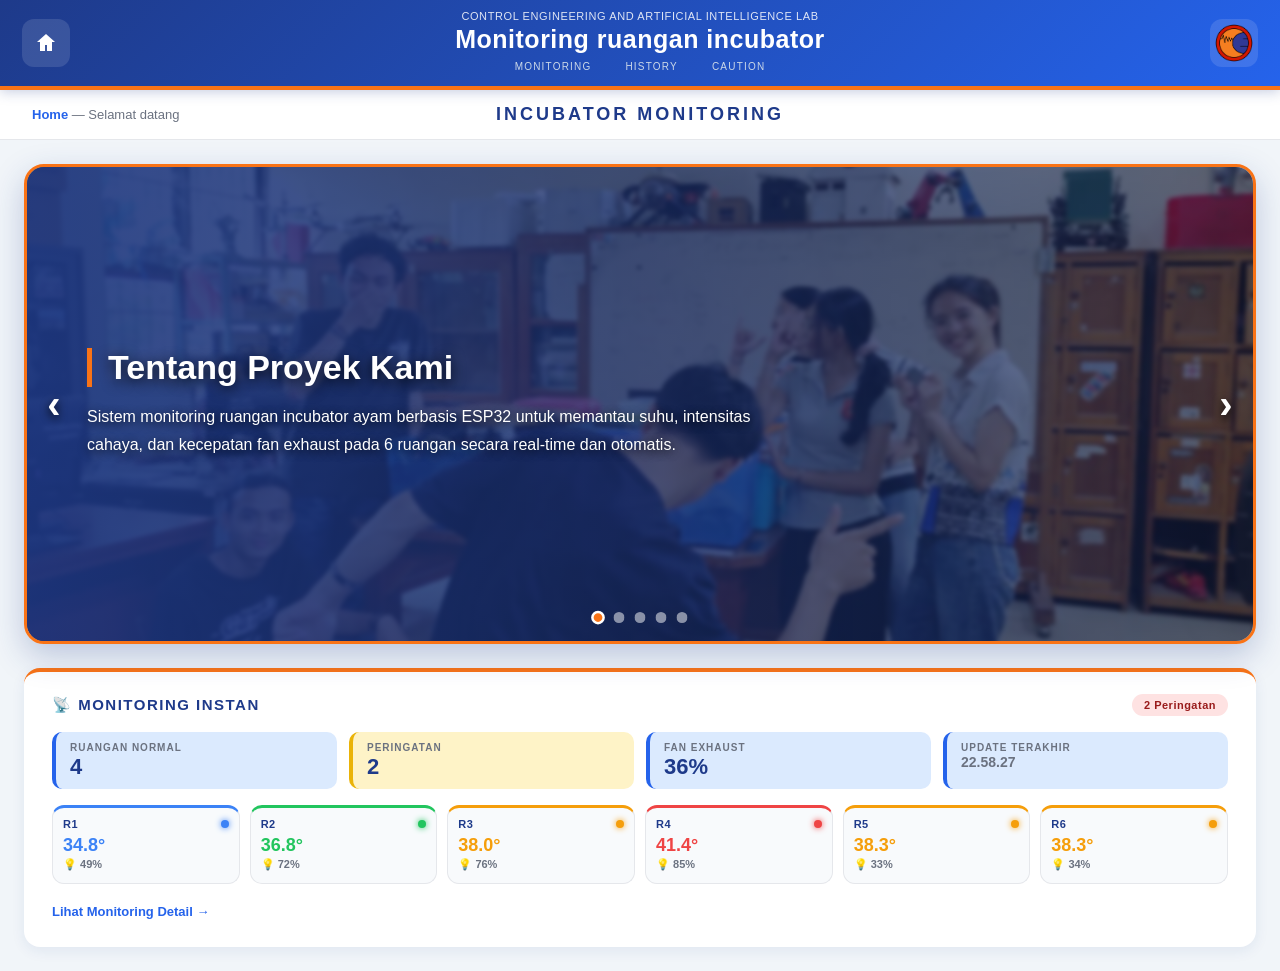
==== index.html @ 45e11227 "Upload pertama INCUBATOR WEB" ====
<!DOCTYPE html>
<html lang="id">
<head>
<meta charset="UTF-8" />
<meta name="viewport" content="width=device-width, initial-scale=1.0" />
<title>Home - Incubator</title>
<link rel="stylesheet" href="style.css" />
</head>
<body>

<header class="topbar">
  <div class="topbar-left">
    <a href="index.html" class="icon-btn" title="Home">
      <svg viewBox="0 0 24 24" width="24" height="24" fill="currentColor">
        <path d="M12 3l9 8h-3v9h-5v-6h-2v6H6v-9H3l9-8z"/>
      </svg>
    </a>
  </div>

  <div class="title-block">
    <p class="teks-1">Control Engineering and Artificial Intelligence Lab</p>
    <h1 class="teks-2">Monitoring ruangan incubator</h1>
    <nav class="teks-3">
      <a href="monitoring.html">Monitoring</a>
      <a href="riwayat.html">History</a>
      <a href="caution.html">Caution</a>
    </nav>
  </div>

  <div class="topbar-right">
    <a href="#" class="icon-btn lab-logo" title="Lab">
      <img src="assets/logo-cec.png" alt="LAB" />
    </a>
  </div>
</header>

<div class="title-section">
  <div class="ts-left"><span class="label">Home</span> — Selamat datang</div>
  <div class="ts-center"><h2>INCUBATOR MONITORING</h2></div>
  <div class="ts-right"></div>
</div>

<main>

  <!-- CAROUSEL -->
  <section class="hero">
    <div class="slide">
      <div class="slide-bg" id="slideBg"></div>
      <button class="arrow left" onclick="prevSlide()">‹</button>
      <button class="arrow right" onclick="nextSlide()">›</button>
      <div class="slide-content">
        <h3 id="slideTitle"></h3>
        <p id="slideDesc"></p>
      </div>
      <div class="dots" id="dots"></div>
    </div>
  </section>

  <!-- MONITORING INSTAN (pengganti section anggota) -->
  <section class="instant-monitor" id="instantMonitor">
    <div class="im-header">
      <h3>📡 Monitoring Instan</h3>
      <span class="im-badge waiting" id="imBadge">Menunggu data...</span>
    </div>

    <div class="im-stats">
      <div class="im-stat">
        <span class="im-stat-label">Ruangan Normal</span>
        <span class="im-stat-val" id="imNormal">--</span>
      </div>
      <div class="im-stat warn">
        <span class="im-stat-label">Peringatan</span>
        <span class="im-stat-val" id="imWarn">--</span>
      </div>
      <div class="im-stat">
        <span class="im-stat-label">Fan Exhaust</span>
        <span class="im-stat-val" id="imFan">--%</span>
      </div>
      <div class="im-stat">
        <span class="im-stat-label">Update Terakhir</span>
        <span class="im-stat-val small" id="imTime">--:--:--</span>
      </div>
    </div>

    <div class="im-rooms" id="imRooms"></div>

    <a href="monitoring.html" class="im-link">Lihat Monitoring Detail →</a>
  </section>

</main>

<script src="script.js"></script>
</body>
</html>
---- style.css ----
/* ========== RESET & VARIABEL ========== */
* { box-sizing: border-box; margin: 0; padding: 0; }

:root {
  --bg: #f1f5f9;
  --blue-dark: #1e3a8a;      
  --blue: #2563eb;           
  --blue-soft: #dbeafe;
  --orange: #f97316;         
  --orange-soft: #ffedd5;
  --accent: #fb923c;
  --text: #1f2937;
  --muted: #6b7280;
  --card: #ffffff;
  --green: #16a34a;
  --red: #dc2626;
  --yellow: #eab308;
}

body {
  font-family: 'Segoe UI', Roboto, sans-serif;
  background: var(--bg);
  color: var(--text);
  min-height: 100vh;
}

/* ============================================================
   TOP BAR — CSS GRID 3 KOLOM (JUDUL TEPAT DI TENGAH)
   ============================================================ */
.topbar {
  display: grid;
  grid-template-columns: minmax(0, 1fr) auto minmax(0, 1fr);  /* ← kiri & kanan selalu sama lebar */
  align-items: center;
  gap: 12px;
  padding: 10px 22px;
  background: linear-gradient(135deg, var(--blue-dark), var(--blue));
  color: #fff;
  box-shadow: 0 2px 12px rgba(30,58,138,0.25);
  border-bottom: 4px solid var(--orange);
  position: sticky; top: 0; z-index: 100;
}

.topbar-left {
  display: flex; align-items: center;
  justify-self: start;
  min-width: 0;                                /* ← izinkan mengecil */                            /* ← jangan melebar keluar */
}

.topbar-right {
  display: flex; align-items: center;
  justify-self: end;
  min-width: 0;
  overflow: hidden;
}

.icon-btn {
  display: flex; align-items: center; justify-content: center;
  width: 48px; height: 48px; border-radius: 12px;
  background: rgba(255,255,255,0.12); color: #fff;
  text-decoration: none; transition: 0.2s; flex-shrink: 0;
}
.icon-btn:hover { background: var(--orange); }

.lab-logo img {
  width: 44px; height: 44px;              /* sesuaikan ukuran logo */
  object-fit: contain;                    /* gambar tidak gepeng */
}

/* Status ESP */
.esp-status {
  display: flex; align-items: center; gap: 6px;
  background: rgba(0,0,0,0.25); padding: 6px 12px;
  border-radius: 20px; font-size: 11px; font-weight: 600;
  letter-spacing: 0.5px;
}
.esp-status .dot {
  width: 8px; height: 8px; border-radius: 50%;
  background: var(--red); box-shadow: 0 0 8px var(--red);
  animation: pulse 1.5s infinite;
}
.esp-status.online .dot {
  background: #22c55e; box-shadow: 0 0 8px #22c55e;
  animation: none;
}
@keyframes pulse {
  0%, 100% { opacity: 1; }
  50%      { opacity: 0.4; }
}

/* Blok judul (tengah) */
.title-block {
  text-align: center;
  line-height: 1.15;
  justify-self: center;
  max-width: 100%;
}
.teks-1 {
  font-size: 11px; letter-spacing: 0.6px; opacity: 0.85;
  text-transform: uppercase; margin-bottom: 2px; text-align: center;
}
.teks-2 {
  font-size: 25px; font-weight: 700; letter-spacing: 0.5px;
  color: #fff; margin: 2px 0 6px; text-align: center;
}
.teks-3 { display: flex; justify-content: center; gap: 22px; }
.teks-3 a {
  font-size: 10px; letter-spacing: 1.2px; text-transform: uppercase;
  color: #cbd8e8; text-decoration: none; padding: 2px 6px;
  border-bottom: 1.5px solid transparent; transition: 0.2s;
}
.teks-3 a:hover { color: var(--orange); border-bottom-color: var(--orange); }
.teks-3 a.active {
  color: var(--orange); border-bottom-color: var(--orange);
  font-weight: 700;
  text-shadow: 0 0 12px rgba(249,115,22,0.9);
}

/* ========== BLOK JUDUL (TENGAH) ========== */
.title-block {
  text-align: center;         /* ← INI yang benar, bukan "middle" */
  line-height: 1.15;
  justify-self: center;       /* pastikan grid menaruh di tengah */
  max-width: 100%;
}
.teks-1 {
  font-size: 11px; letter-spacing: 0.6px; opacity: 0.85;
  text-transform: uppercase; margin-bottom: 2px; text-align: center;
}
.teks-2 {
  font-size: 25px; font-weight: 700; letter-spacing: 0.5px;
  color: #fff; margin: 2px 0 6px; text-align: center;   
}
.teks-3 { display: flex; justify-content: center; gap: 22px; }
.teks-3 a {
  font-size: 10px; letter-spacing: 1.2px; text-transform: uppercase;
  color: #cbd8e8; text-decoration: none; padding: 2px 6px;
  border-bottom: 1.5px solid transparent; transition: 0.2s;
}
.teks-3 a:hover { color: var(--orange); border-bottom-color: var(--orange); }
.teks-3 a.active {
  color: var(--orange); border-bottom-color: var(--orange);
  font-weight: 700;
  text-shadow: 0 0 12px rgba(249,115,22,0.9);
  transform: scale(1.05);
}

/* ========== HOME: BAR JUDUL ========== */
.title-section {
  display: grid; grid-template-columns: 1fr 1fr 1fr; align-items: center;
  gap: 16px; padding: 14px 32px; background: #fff;
  border-bottom: 1px solid #e5e7eb;
}
.ts-left { font-size: 13px; color: var(--muted); }
.ts-left .label { font-weight: 700; color: var(--blue); }
.ts-center h2 {
  text-align: center; font-size: 18px; letter-spacing: 3px;
  color: var(--blue-dark); font-weight: 800;
}

/* ========== HOME: HERO CAROUSEL (FOTO KELOMPOK) ========== */
.hero {
  position: relative; height: 480px;
  margin: 24px; border-radius: 20px; overflow: hidden;
  box-shadow: 0 12px 32px rgba(30,58,138,0.25);
  border: 3px solid var(--orange);
}
.slide { position: absolute; inset: 0; }
.slide-bg {
  position: absolute; inset: -30px;   /* dilebihkan supaya blur tidak gelap di tepi */
  background-size: cover; background-position: center;
  filter: blur(2px) brightness(0.55) saturate(1.1);
  transform: scale(1.05);
  transition: background 0.6s ease;
}
/* Overlay gradient biru ke transparan untuk menonjolkan teks */
.slide::after {
  content: "";
  position: absolute; inset: 0;
  background: linear-gradient(90deg,
    rgba(30,58,138,0.85) 0%,
    rgba(30,58,138,0.55) 50%,
    rgba(30,58,138,0.25) 100%);
  z-index: 1;
}
.slide-content {
  position: relative; z-index: 2; color: #fff;
  padding: 60px; max-width: 900px; height: 100%;
  display: flex; flex-direction: column; justify-content: center;
  text-shadow: 0 2px 12px rgba(0,0,0,0.8);
}
.slide-content h3 {
  font-size: 34px; margin-bottom: 16px;
  text-shadow: 0 3px 14px rgba(0,0,0,0.9);
  border-left: 5px solid var(--orange);
  padding-left: 16px;
}
.slide-content p {
  font-size: 16px; line-height: 1.75;
  text-shadow: 0 2px 10px rgba(0,0,0,0.85);
  max-width: 720px;
}

.arrow {
  position: absolute; top: 50%; transform: translateY(-50%);
  z-index: 3;
  width: 54px; height: 54px;
  border: none;
  background: transparent;             /* ← hilangkan background */
  color: #ffffff;                       /* warna panah putih */
  font-size: 40px;                      /* ← perbesar panah */
  font-weight: 700;
  cursor: pointer;
  transition: 0.2s;
  text-shadow: 0 3px 10px rgba(0,0,0,0.9);  /* bayangan agar terlihat di foto */
  padding: 0;
  line-height: 1;
}
.arrow:hover {
  color: var(--orange);                 /* berubah orange saat hover */
  transform: translateY(-50%) scale(1.2);
}
.arrow.left { left: 0px; }
.arrow.right { right: 0px; }

.dots {
  position: absolute; bottom: 18px; left: 50%; transform: translateX(-50%);
  display: flex; gap: 10px; z-index: 3;
}
.dot {
  width: 11px; height: 11px; border-radius: 50%;
  background: rgba(255,255,255,0.5); cursor: pointer;
  transition: 0.2s; border: 2px solid transparent;
}
.dot.active {
  background: var(--orange); transform: scale(1.25);
  border-color: #fff;
}

/* ========== HOME: BAR ANGGOTA ========== */
.members-bar {
  background: #fff; margin: 0 24px 24px; padding: 22px 28px;
  border-radius: 16px; box-shadow: 0 4px 14px rgba(30,58,138,0.08);
  border-top: 4px solid var(--orange);
}
.members-bar h3 {
  color: var(--blue-dark); margin-bottom: 14px;
  font-size: 15px; letter-spacing: 1.5px; text-transform: uppercase;
}
.members-bar ul {
  list-style: none; display: grid; gap: 8px;
  grid-template-columns: repeat(auto-fit, minmax(240px, 1fr));
}
.members-bar li {
  font-size: 14px; padding: 10px 14px;
  background: var(--blue-soft); border-left: 4px solid var(--orange);
  border-radius: 8px;
}
.members-bar li b { color: var(--blue-dark); }

/* ========== KONTEN UMUM ========== */
.content { padding: 24px 32px; max-width: 1300px; margin: 0 auto; }

/* ========== MONITORING: CONN BAR ========== */
.conn-bar {
  display: flex; align-items: center; gap: 14px;
  background: var(--orange-soft); border: 2px solid var(--orange);
  color: #9a3412; padding: 14px 20px; border-radius: 12px;
  margin-bottom: 20px; font-weight: 700;
}
.conn-bar.hidden { display: none; }
.spinner {
  width: 22px; height: 22px; border: 3px solid var(--orange);
  border-top-color: transparent; border-radius: 50%;
  animation: spin 0.8s linear infinite;
}
@keyframes spin { to { transform: rotate(360deg); } }

/* ========== MONITORING: ROOMS GRID ========== */
.rooms-grid {
  display: grid; grid-template-columns: repeat(3, 1fr);
  gap: 18px; margin-bottom: 26px;
}
.room-card {
  background: #fff; border-radius: 16px; padding: 18px;
  box-shadow: 0 4px 14px rgba(30,58,138,0.08);
  border-top: 4px solid var(--blue);
  transition: 0.2s;
}
.room-card:hover {
  transform: translateY(-3px);
  box-shadow: 0 10px 24px rgba(30,58,138,0.15);
  border-top-color: var(--orange);
}
.room-head {
  font-size: 15px; font-weight: 800; color: var(--blue-dark);
  margin-bottom: 14px; padding-bottom: 8px;
  border-bottom: 2px dashed #e5e7eb; letter-spacing: 0.5px;
}
.room-body { display: flex; justify-content: space-around; align-items: center; }
.indicator { display: flex; flex-direction: column; align-items: center; gap: 6px; }
.ind-val { display: flex; align-items: baseline; gap: 2px; }
.ind-val .num { font-size: 20px; font-weight: 800; color: var(--blue-dark); }
.ind-val .unit { font-size: 12px; color: var(--muted); }
.thermo { width: 34px; height: 70px; }
.lamp { width: 34px; height: 54px; }

/* ========== MONITORING: FAN GAUGE ========== */
.fan-section {
  background: #fff; border-radius: 16px; padding: 22px;
  box-shadow: 0 4px 14px rgba(30,58,138,0.08);
  border-top: 4px solid var(--orange);
}
.fan-section h3 {
  text-align: center; color: var(--blue-dark);
  margin-bottom: 10px; font-size: 15px; letter-spacing: 3px; font-weight: 800;
}
.gauge-wrap { display: flex; justify-content: center; }
.gauge { width: 340px; max-width: 100%; height: 240px; }

/* ========== RIWAYAT ========== */
.filter-bar {
  background: #fff; border-radius: 14px; padding: 16px 20px;
  display: flex; flex-wrap: wrap; gap: 24px; align-items: center;
  margin-bottom: 20px; box-shadow: 0 4px 14px rgba(30,58,138,0.08);
  border-left: 5px solid var(--orange);
}
.filter-group { display: flex; align-items: center; gap: 10px; }
.filter-group label { font-weight: 700; color: var(--blue-dark); font-size: 14px; }
.filter-group select {
  padding: 8px 14px; border-radius: 8px; border: 2px solid var(--blue-soft);
  font-size: 14px; background: #f8fafc; cursor: pointer;
  color: var(--blue-dark); font-weight: 600;
}
.filter-group select:focus { outline: none; border-color: var(--orange); }
.date-buttons { display: flex; gap: 6px; flex-wrap: wrap; }
.date-btn {
  padding: 8px 14px; border-radius: 8px; border: 2px solid var(--blue-soft);
  background: #f8fafc; cursor: pointer; font-size: 13px; transition: 0.2s;
  color: var(--blue-dark); font-weight: 600;
}
.date-btn:hover { background: var(--blue-soft); border-color: var(--blue); }
.date-btn.active {
  background: var(--orange); color: #fff; border-color: var(--orange);
  box-shadow: 0 4px 12px rgba(249,115,22,0.4);
}

/* Ringkasan angka */
.summary-cards {
  display: grid; grid-template-columns: repeat(4, 1fr); gap: 14px;
  margin-bottom: 20px;
}
.sum-card {
  background: #fff; border-radius: 12px; padding: 14px 18px;
  box-shadow: 0 4px 14px rgba(30,58,138,0.08);
  border-left: 5px solid var(--blue);
}
.sum-card .lbl {
  font-size: 11px; letter-spacing: 1px; text-transform: uppercase;
  color: var(--muted); margin-bottom: 4px; font-weight: 700;
}
.sum-card .val {
  font-size: 22px; font-weight: 800; color: var(--blue-dark);
}
.sum-card.warm { border-left-color: var(--red); }
.sum-card.warm .val { color: var(--red); }
.sum-card.cool { border-left-color: var(--blue); }
.sum-card.light { border-left-color: var(--orange); }
.sum-card.light .val { color: var(--orange); }

/* Chart */
.chart-wrap {
  background: #fff; border-radius: 16px; padding: 22px;
  box-shadow: 0 4px 14px rgba(30,58,138,0.08);
  margin-bottom: 20px;
  border-top: 4px solid var(--blue);
}
.chart-wrap h3 { color: var(--blue-dark); margin-bottom: 14px; }
.chart-canvas-box { position: relative; height: 340px; }

/* Tabel data */
.table-wrap {
  background: #fff; border-radius: 16px; padding: 22px;
  box-shadow: 0 4px 14px rgba(30,58,138,0.08);
  border-top: 4px solid var(--orange);
}
.table-wrap h3 { color: var(--blue-dark); margin-bottom: 14px; }
.table-scroll { max-height: 420px; overflow-y: auto; border-radius: 10px; }
.data-table {
  width: 100%; border-collapse: collapse; font-size: 13px;
}
.data-table thead {
  position: sticky; top: 0; background: var(--blue-dark); color: #fff;
  z-index: 2;
}
.data-table th, .data-table td {
  padding: 10px 14px; text-align: left; border-bottom: 1px solid #e5e7eb;
}
.data-table tbody tr:nth-child(even) { background: #f8fafc; }
.data-table tbody tr:hover { background: var(--blue-soft); }
.badge {
  
  padding: 3px 10px; border-radius: 12px;
  font-size: 11px; font-weight: 700;
}
.badge.ok    { background: #dcfce7; color: #166534; }
.badge.warn  { background: #fef3c7; color: #92400e; }
.badge.danger{ background: #fee2e2; color: #991b1b; }

/* ========== CAUTION ========== */
.page-title { color: var(--blue-dark); margin-bottom: 6px; }
.page-sub { color: var(--muted); font-size: 14px; margin-bottom: 20px; }
.caution-grid {
  display: grid; grid-template-columns: repeat(2, 1fr); gap: 16px;
}
.warn-card {
  padding: 18px 20px; border-radius: 14px;
  display: flex; align-items: center; gap: 16px;
  box-shadow: 0 4px 14px rgba(0,0,0,0.08);
  animation: shakeIn 0.5s ease;
}
@keyframes shakeIn {
  0%   { opacity: 0; transform: translateX(-12px); }
  100% { opacity: 1; transform: translateX(0); }
}
.warn-card.danger { background: #fee2e2; border-left: 6px solid #dc2626; }
.warn-card.warn   { background: #fef3c7; border-left: 6px solid #f59e0b; }
.warn-emoji { font-size: 36px; }
.warn-info strong { display: block; font-size: 16px; margin-bottom: 4px; color: #1f2937; }
.warn-info span { font-size: 13px; color: #444; }

.no-warning {
  grid-column: 1 / -1;
  background: #fff; border-radius: 16px; padding: 60px 30px;
  text-align: center;
  box-shadow: 0 4px 14px rgba(30,58,138,0.08);
  border: 2px dashed var(--blue-soft);
}
.no-warning .ok-icon { font-size: 60px; margin-bottom: 12px; }
.no-warning p { color: var(--muted); font-size: 16px; font-weight: 600; }
.no-warning.waiting {
  border: 2px dashed var(--orange);
  background: var(--orange-soft);
}
.no-warning.waiting .ok-icon {
  animation: pulse 1.5s infinite;
}
.no-warning.waiting p {
  color: #9a3412;
}
/* ========== HOME: MONITORING INSTAN ========== */
.instant-monitor {
  background: #fff;
  margin: 0 24px 24px;
  padding: 22px 28px;
  border-radius: 16px;
  box-shadow: 0 4px 14px rgba(30,58,138,0.08);
  border-top: 4px solid var(--orange);
}

.im-header {
  display: flex;
  justify-content: space-between;
  align-items: center;
  margin-bottom: 16px;
  flex-wrap: wrap;
  gap: 8px;
}

.im-header h3 {
  color: var(--blue-dark);
  font-size: 15px;
  letter-spacing: 1.5px;
  text-transform: uppercase;
}

.im-badge {
  font-size: 11px;
  font-weight: 700;
  padding: 5px 12px;
  border-radius: 20px;
  background: #dcfce7;
  color: #166534;
  letter-spacing: 0.5px;
  transition: 0.2s;
}
.im-badge.waiting { background: var(--orange-soft); color: #9a3412; }
.im-badge.danger  { background: #fee2e2; color: #991b1b; animation: pulse 1.5s infinite; }

.im-stats {
  display: grid;
  grid-template-columns: repeat(4, 1fr);
  gap: 12px;
  margin-bottom: 16px;
}

.im-stat {
  background: var(--blue-soft);
  border-radius: 10px;
  padding: 10px 14px;
  display: flex;
  flex-direction: column;
  border-left: 4px solid var(--blue);
}
.im-stat.warn { background: #fef3c7; border-left-color: var(--yellow); }

.im-stat-label {
  font-size: 10px;
  letter-spacing: 1px;
  text-transform: uppercase;
  color: var(--muted);
  font-weight: 700;
}

.im-stat-val {
  font-size: 22px;
  font-weight: 800;
  color: var(--blue-dark);
  margin-top: 2px;
  line-height: 1.1;
}
.im-stat-val.small { font-size: 14px; color: var(--muted); }

.im-rooms {
  display: grid;
  grid-template-columns: repeat(6, 1fr);
  gap: 10px;
  margin-bottom: 14px;
}

.im-room {
  background: #f8fafc;
  border: 1px solid #e5e7eb;
  border-top: 3px solid var(--status, #22c55e);
  border-radius: 12px;
  padding: 10px 10px 12px;
  text-decoration: none;
  color: inherit;
  transition: 0.2s;
  display: block;
}
.im-room:hover {
  transform: translateY(-2px);
  box-shadow: 0 6px 16px rgba(30,58,138,0.12);
  border-color: var(--status, #22c55e);
}

.im-room-head {
  display: flex;
  justify-content: space-between;
  align-items: center;
  margin-bottom: 6px;
}

.im-room-name {
  font-size: 11px;
  font-weight: 800;
  color: var(--blue-dark);
  letter-spacing: 0.5px;
}

.im-room-dot {
  width: 8px; height: 8px; border-radius: 50%;
  background: var(--status, #22c55e);
  box-shadow: 0 0 6px var(--status, #22c55e);
}

.im-room-temp {
  font-size: 18px;
  font-weight: 800;
  color: var(--status, var(--blue-dark));
  margin-bottom: 2px;
  line-height: 1.1;
}

.im-room-light {
  font-size: 11px;
  color: var(--muted);
  font-weight: 600;
}

.im-link {
  display: inline-block;
  color: var(--blue);
  font-weight: 700;
  font-size: 13px;
  text-decoration: none;
  padding: 6px 0;
  transition: 0.2s;
}
.im-link:hover { color: var(--orange); transform: translateX(4px); }
/* ============================================================
   RESPONSIVE KHUSUS HP
   ============================================================ */
@media (max-width: 640px) {
  .instant-monitor {
  margin: 0 12px 12px;
  padding: 16px 18px;
}
.im-stats {
  grid-template-columns: 1fr 1fr;
  gap: 8px;
}
.im-stat-val { font-size: 18px; }
.im-rooms {
  grid-template-columns: repeat(3, 1fr);
  gap: 8px;
}
.im-room { padding: 8px; }
.im-room-temp { font-size: 15px; }

  /* --- Topbar lebih rapat --- */
  .topbar {
    padding: 8px 10px;
    gap: 8px;
    border-bottom-width: 3px;
  }

  /* --- Ikon Home lebih kecil --- */
  .icon-btn {
    width: 34px;
    height: 34px;
    border-radius: 8px;
  }
  .icon-btn svg {
    width: 18px;
    height: 18px;
  }

  /* --- Logo Lab tetap tampil, ukuran pas --- */
  .lab-logo img {
    width: 34px;
    height: 34px;
    object-fit: contain;
  }
  .lab-logo b {
    font-size: 11px;
    color: #fb923c;
  }

 

  /* --- Judul lebih ringkas --- */
  .title-block {
    line-height: 1.05;
    min-width: 0;
  }
  .teks-1 {
    font-size: 7.5px;
    letter-spacing: 0.2px;
    margin-bottom: 1px;
    opacity: 0.75;
  }
  .teks-2 {
    font-size: 13px;
    letter-spacing: 0.2px;
    margin: 1px 0 3px;
    font-weight: 700;
  }

  /* --- Nav menu lebih kecil & rapat --- */
  .teks-3 {
    gap: 10px;
    margin-top: 1px;
  }
  .teks-3 a {
    font-size: 8.5px;
    letter-spacing: 0.5px;
    padding: 1px 3px;
  }

  /* --- Khusus halaman lain (jika ada) --- */
  .title-section {
    grid-template-columns: 1fr;
    text-align: center;
    gap: 4px;
    padding: 10px 16px;
  }
  .ts-center h2 {
    font-size: 14px;
    letter-spacing: 2px;
  }
  .ts-left { font-size: 11px; }

  .content { padding: 14px; }
  .rooms-grid { grid-template-columns: 1fr; }
  .summary-cards { grid-template-columns: 1fr 1fr; }
  .caution-grid { grid-template-columns: 1fr; }
  .hero { height: 380px; margin: 12px; }
  .slide-content { padding: 28px 20px; }
  .slide-content h3 { font-size: 20px; }
  .slide-content p { font-size: 13px; line-height: 1.6; }
  .members-bar { margin: 0 12px 12px; padding: 16px 18px; }
  .arrow { font-size: 30px; width: 40px; height: 40px; }
  .arrow.left { left: 6px; }
  .arrow.right { right: 6px; }
}
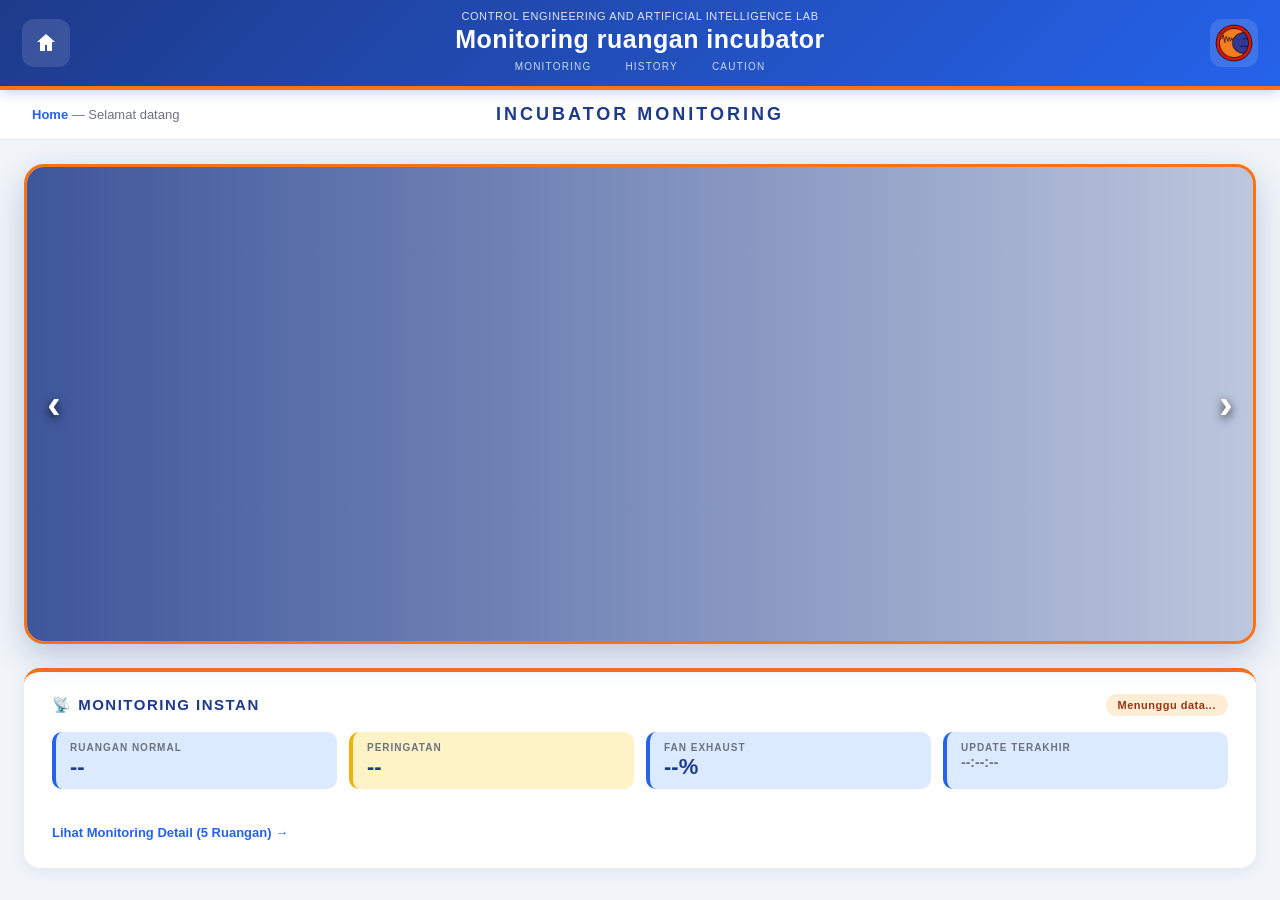
==== commit a605608d: "Update website monitoring" ====
--- a/index.html
+++ b/index.html
@@ -84,7 +84,7 @@
 
     <div class="im-rooms" id="imRooms"></div>
 
-    <a href="monitoring.html" class="im-link">Lihat Monitoring Detail →</a>
+    <a href="monitoring.html" class="im-link">Lihat Monitoring Detail (5 Ruangan) →</a>
   </section>
 
 </main>
--- a/style.css
+++ b/style.css
@@ -522,7 +522,7 @@
 
 .im-rooms {
   display: grid;
-  grid-template-columns: repeat(6, 1fr);
+  grid-template-columns: repeat(5, 1fr);   /* ← dari 6 jadi 5 */
   gap: 10px;
   margin-bottom: 14px;
 }
@@ -588,6 +588,54 @@
   transition: 0.2s;
 }
 .im-link:hover { color: var(--orange); transform: translateX(4px); }
+/* ========== FAN ON/OFF INDIKATOR ========== */
+.fan-status-wrap {
+  display: flex;
+  justify-content: center;
+  align-items: center;
+  padding: 24px 0;
+}
+
+.fan-status {
+  display: flex;
+  flex-direction: column;
+  align-items: center;
+  justify-content: center;
+  width: 160px;
+  height: 160px;
+  border-radius: 50%;
+  font-size: 28px;
+  font-weight: 800;
+  transition: all 0.4s ease;
+  border: 6px solid;
+}
+
+/* Kondisi ON (Menyala) */
+.fan-status.on {
+  border-color: #16a34a; /* Hijau */
+  color: #16a34a;
+  background: #dcfce7;
+  box-shadow: 0 0 24px rgba(22, 163, 74, 0.4);
+}
+.fan-status.on svg {
+  animation: spinFan 1.5s linear infinite; /* Animasi kipas berputar */
+}
+
+/* Kondisi OFF (Mati) */
+.fan-status.off {
+  border-color: #dc2626; /* Merah */
+  color: #dc2626;
+  background: #fee2e2;
+  box-shadow: 0 0 24px rgba(220, 38, 38, 0.2);
+}
+.fan-status.off svg {
+  animation: none;
+  opacity: 0.5;
+}
+
+@keyframes spinFan {
+  100% { transform: rotate(360deg); }
+}
 /* ============================================================
    RESPONSIVE KHUSUS HP
    ============================================================ */
